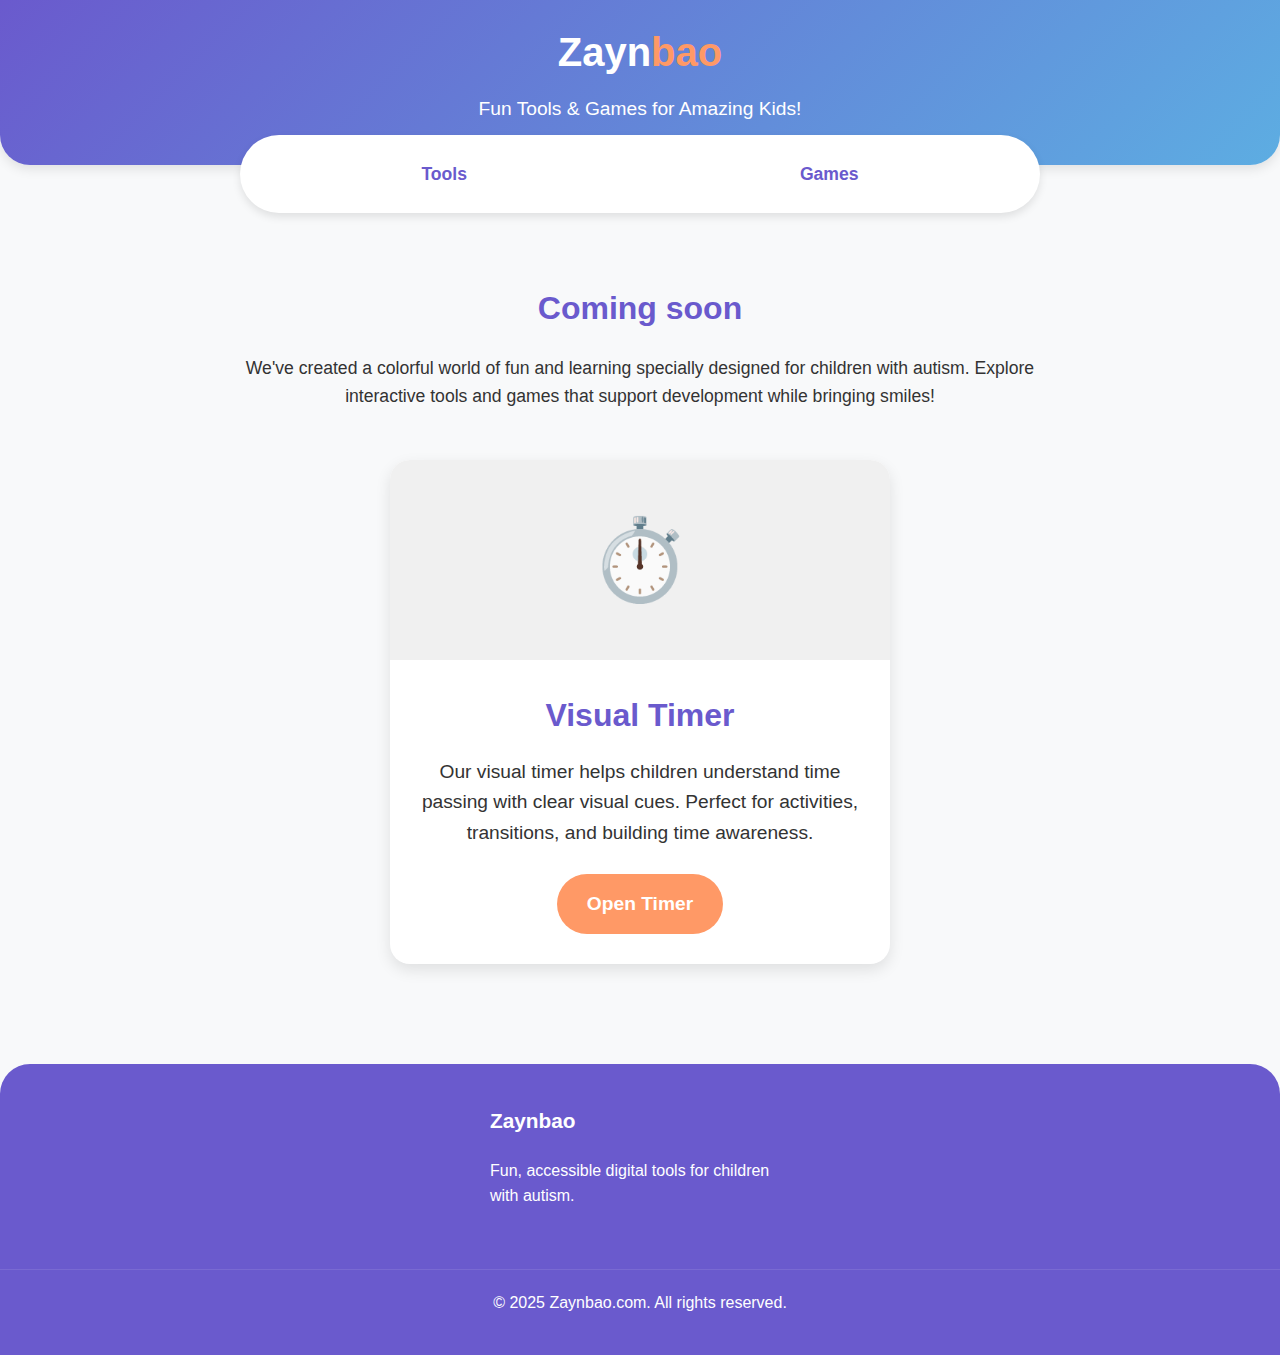
==== index.html @ 3217a8e7 "Add files via upload" ====
<!DOCTYPE html>
<html lang="en">

<head>
    <meta charset="UTF-8">
    <meta name="viewport" content="width=device-width, initial-scale=1.0">
    <title>  Fun Tools & Games for Kids with Autism</title>
    <style>
        :root {
            --primary: #6A5ACD;
            --secondary: #5DADE2;
            --accent: #FF9966;
            --background: #F8F9FA;
            --text: #333333;
            --success: #66CC99;
            --card-bg: #FFFFFF;
        }

        * {
            margin: 0;
            padding: 0;
            box-sizing: border-box;
            font-family: 'Nunito', 'Arial', sans-serif;
        }

        body {
            background-color: var(--background);
            color: var(--text);
            line-height: 1.6;
        }

        header {
            background: linear-gradient(135deg, var(--primary), var(--secondary));
            color: white;
            padding: 20px 0;
            text-align: center;
            border-bottom-left-radius: 30px;
            border-bottom-right-radius: 30px;
            box-shadow: 0 4px 12px rgba(0, 0, 0, 0.1);
        }

        .logo {
            font-size: 2.5rem;
            font-weight: bold;
            margin-bottom: 10px;
        }

        .logo span {
            color: var(--accent);
        }

        .tagline {
            font-size: 1.2rem;
            margin-bottom: 20px;
        }

        nav {
            background-color: var(--card-bg);
            padding: 15px;
            border-radius: 50px;
            margin: 0 auto;
            width: 90%;
            max-width: 800px;
            display: flex;
            justify-content: space-around;
            box-shadow: 0 4px 8px rgba(0, 0, 0, 0.1);
            transform: translateY(-30px);
        }

        nav a {
            color: var(--primary);
            text-decoration: none;
            font-weight: bold;
            font-size: 1.1rem;
            padding: 10px 15px;
            border-radius: 25px;
            transition: all 0.3s ease;
        }

        nav a:hover {
            background-color: var(--primary);
            color: white;
        }

        .container {
            max-width: 1200px;
            margin: 0 auto;
            padding: 0 20px;
        }

        .welcome-section {
            text-align: center;
            margin: 40px 0;
        }

        .welcome-section h2 {
            font-size: 2rem;
            margin-bottom: 20px;
            color: var(--primary);
        }

        .welcome-section p {
            font-size: 1.1rem;
            max-width: 800px;
            margin: 0 auto;
        }

        .tools-section {
            display: flex;
            justify-content: center;
            margin: 50px 0;
        }

        .tool-card {
            background-color: var(--card-bg);
            border-radius: 20px;
            overflow: hidden;
            box-shadow: 0 6px 15px rgba(0, 0, 0, 0.1);
            transition: transform 0.3s ease;
            width: 100%;
            max-width: 500px;
        }

        .tool-card:hover {
            transform: translateY(-10px);
        }

        .tool-image {
            height: 200px;
            background-color: #f0f0f0;
            display: flex;
            align-items: center;
            justify-content: center;
            font-size: 5rem;
            color: var(--primary);
        }

        .tool-content {
            padding: 30px;
            text-align: center;
        }

        .tool-content h3 {
            font-size: 2rem;
            margin-bottom: 15px;
            color: var(--primary);
        }

        .tool-content p {
            margin-bottom: 25px;
            color: var(--text);
            font-size: 1.2rem;
        }

        .btn {
            display: inline-block;
            background-color: var(--accent);
            color: white;
            padding: 15px 30px;
            border-radius: 50px;
            text-decoration: none;
            font-weight: bold;
            font-size: 1.2rem;
            transition: all 0.3s ease;
        }

        .btn:hover {
            background-color: var(--primary);
            transform: scale(1.05);
        }

        footer {
            background-color: var(--primary);
            color: white;
            padding: 40px 0;
            text-align: center;
            border-top-left-radius: 30px;
            border-top-right-radius: 30px;
            margin-top: 100px;
        }

        .footer-content {
            display: flex;
            flex-wrap: wrap;
            justify-content: center;
            max-width: 1200px;
            margin: 0 auto;
            padding: 0 20px;
        }

        .footer-section {
            flex: 1;
            min-width: 250px;
            max-width: 300px;
            margin: 0 20px 30px;
            text-align: left;
        }

        .footer-section h3 {
            margin-bottom: 20px;
            font-size: 1.3rem;
        }

        .copyright {
            margin-top: 30px;
            padding-top: 20px;
            border-top: 1px solid rgba(255, 255, 255, 0.1);
        }

        @media (max-width: 768px) {
            nav {
                flex-direction: column;
                align-items: center;
                gap: 10px;
                border-radius: 20px;
            }

            .logo {
                font-size: 2rem;
            }

            .tool-card {
                width: 90%;
            }
        }
    </style>
</head>

<body>
    <header>
        <div class="logo">Zayn<span>bao</span></div>
        <div class="tagline">Fun Tools & Games for Amazing Kids!</div>
    </header>

    <nav>
        <a href="#tools">Tools</a>
        <a href="#games">Games</a>
    </nav>

    <div class="container">
        <section class="welcome-section">
            <h2>Coming soon</h2>
            <p>We've created a colorful world of fun and learning specially designed for children with autism. Explore
                interactive tools and games that support development while bringing smiles!</p>
        </section>

        <section class="tools-section" id="tools">
            <div class="tool-card">
                <div class="tool-image">⏱️</div>
                <div class="tool-content">
                    <h3>Visual Timer</h3>
                    <p>Our visual timer helps children understand time passing with clear visual cues. Perfect for
                        activities, transitions, and building time awareness.</p>
                    <a href="timer/index.html" class="btn">Open Timer</a>
                </div>
            </div>
        </section>
    </div>

    <footer>
        <div class="footer-content">
            <div class="footer-section">
                <h3>Zaynbao</h3>
                <p>Fun, accessible digital tools for children with autism.</p>
            </div>
        </div>

        <div class="copyright">
            <p>&copy; 2025 Zaynbao.com. All rights reserved.</p>
        </div>
    </footer>
</body>

</html>
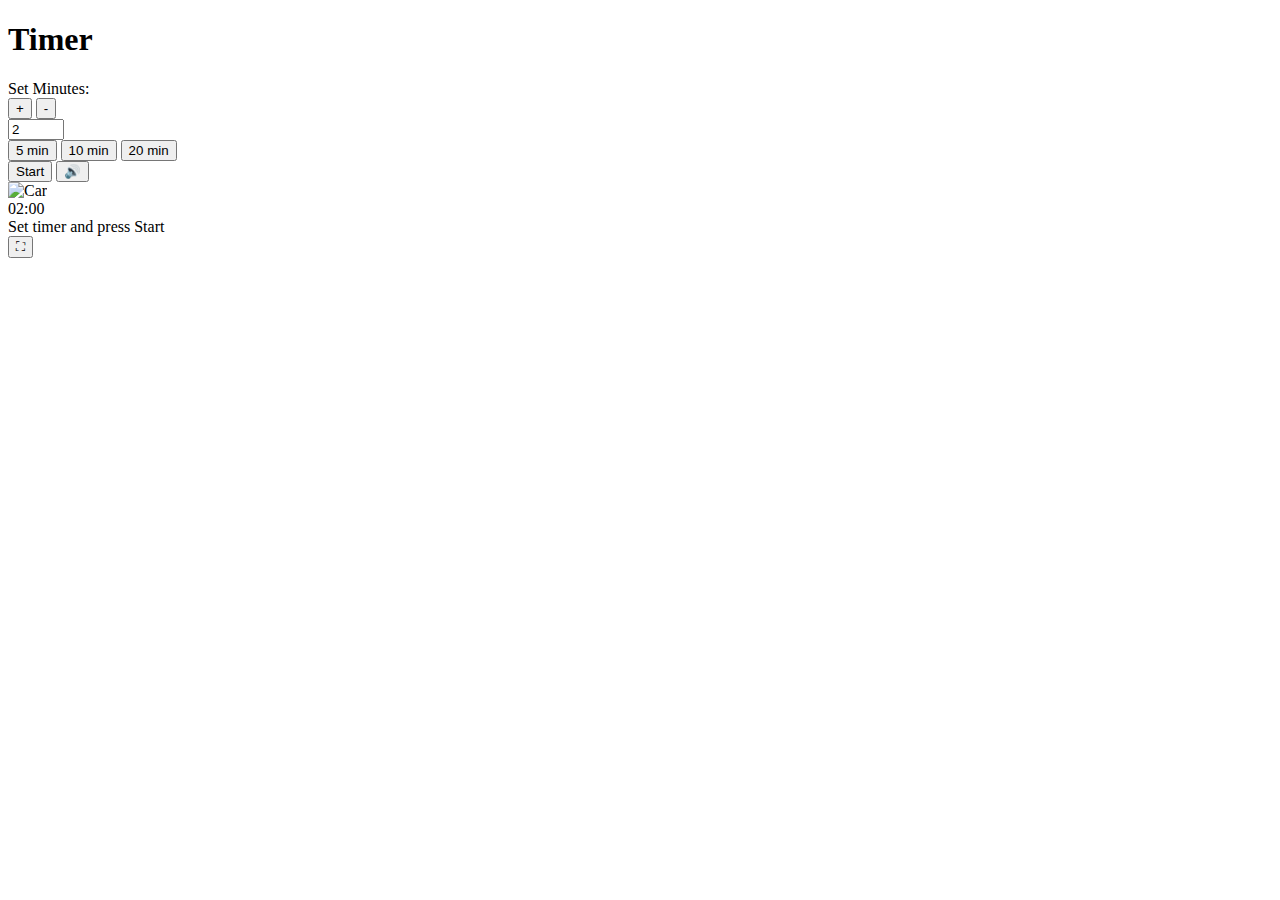
==== commit 36431131: "Update index.html" ====
--- a/index.html
+++ b/index.html
@@ -4,271 +4,73 @@
 <head>
     <meta charset="UTF-8">
     <meta name="viewport" content="width=device-width, initial-scale=1.0">
-    <title>  Fun Tools & Games for Kids with Autism</title>
-    <style>
-        :root {
-            --primary: #6A5ACD;
-            --secondary: #5DADE2;
-            --accent: #FF9966;
-            --background: #F8F9FA;
-            --text: #333333;
-            --success: #66CC99;
-            --card-bg: #FFFFFF;
-        }
-
-        * {
-            margin: 0;
-            padding: 0;
-            box-sizing: border-box;
-            font-family: 'Nunito', 'Arial', sans-serif;
-        }
-
-        body {
-            background-color: var(--background);
-            color: var(--text);
-            line-height: 1.6;
-        }
-
-        header {
-            background: linear-gradient(135deg, var(--primary), var(--secondary));
-            color: white;
-            padding: 20px 0;
-            text-align: center;
-            border-bottom-left-radius: 30px;
-            border-bottom-right-radius: 30px;
-            box-shadow: 0 4px 12px rgba(0, 0, 0, 0.1);
-        }
-
-        .logo {
-            font-size: 2.5rem;
-            font-weight: bold;
-            margin-bottom: 10px;
-        }
-
-        .logo span {
-            color: var(--accent);
-        }
-
-        .tagline {
-            font-size: 1.2rem;
-            margin-bottom: 20px;
-        }
-
-        nav {
-            background-color: var(--card-bg);
-            padding: 15px;
-            border-radius: 50px;
-            margin: 0 auto;
-            width: 90%;
-            max-width: 800px;
-            display: flex;
-            justify-content: space-around;
-            box-shadow: 0 4px 8px rgba(0, 0, 0, 0.1);
-            transform: translateY(-30px);
-        }
-
-        nav a {
-            color: var(--primary);
-            text-decoration: none;
-            font-weight: bold;
-            font-size: 1.1rem;
-            padding: 10px 15px;
-            border-radius: 25px;
-            transition: all 0.3s ease;
-        }
-
-        nav a:hover {
-            background-color: var(--primary);
-            color: white;
-        }
-
-        .container {
-            max-width: 1200px;
-            margin: 0 auto;
-            padding: 0 20px;
-        }
-
-        .welcome-section {
-            text-align: center;
-            margin: 40px 0;
-        }
-
-        .welcome-section h2 {
-            font-size: 2rem;
-            margin-bottom: 20px;
-            color: var(--primary);
-        }
-
-        .welcome-section p {
-            font-size: 1.1rem;
-            max-width: 800px;
-            margin: 0 auto;
-        }
-
-        .tools-section {
-            display: flex;
-            justify-content: center;
-            margin: 50px 0;
-        }
-
-        .tool-card {
-            background-color: var(--card-bg);
-            border-radius: 20px;
-            overflow: hidden;
-            box-shadow: 0 6px 15px rgba(0, 0, 0, 0.1);
-            transition: transform 0.3s ease;
-            width: 100%;
-            max-width: 500px;
-        }
-
-        .tool-card:hover {
-            transform: translateY(-10px);
-        }
-
-        .tool-image {
-            height: 200px;
-            background-color: #f0f0f0;
-            display: flex;
-            align-items: center;
-            justify-content: center;
-            font-size: 5rem;
-            color: var(--primary);
-        }
-
-        .tool-content {
-            padding: 30px;
-            text-align: center;
-        }
-
-        .tool-content h3 {
-            font-size: 2rem;
-            margin-bottom: 15px;
-            color: var(--primary);
-        }
-
-        .tool-content p {
-            margin-bottom: 25px;
-            color: var(--text);
-            font-size: 1.2rem;
-        }
-
-        .btn {
-            display: inline-block;
-            background-color: var(--accent);
-            color: white;
-            padding: 15px 30px;
-            border-radius: 50px;
-            text-decoration: none;
-            font-weight: bold;
-            font-size: 1.2rem;
-            transition: all 0.3s ease;
-        }
-
-        .btn:hover {
-            background-color: var(--primary);
-            transform: scale(1.05);
-        }
-
-        footer {
-            background-color: var(--primary);
-            color: white;
-            padding: 40px 0;
-            text-align: center;
-            border-top-left-radius: 30px;
-            border-top-right-radius: 30px;
-            margin-top: 100px;
-        }
-
-        .footer-content {
-            display: flex;
-            flex-wrap: wrap;
-            justify-content: center;
-            max-width: 1200px;
-            margin: 0 auto;
-            padding: 0 20px;
-        }
-
-        .footer-section {
-            flex: 1;
-            min-width: 250px;
-            max-width: 300px;
-            margin: 0 20px 30px;
-            text-align: left;
-        }
-
-        .footer-section h3 {
-            margin-bottom: 20px;
-            font-size: 1.3rem;
-        }
-
-        .copyright {
-            margin-top: 30px;
-            padding-top: 20px;
-            border-top: 1px solid rgba(255, 255, 255, 0.1);
-        }
-
-        @media (max-width: 768px) {
-            nav {
-                flex-direction: column;
-                align-items: center;
-                gap: 10px;
-                border-radius: 20px;
-            }
-
-            .logo {
-                font-size: 2rem;
-            }
-
-            .tool-card {
-                width: 90%;
-            }
-        }
-    </style>
+    <title>Timer</title>
+    <link rel="stylesheet" href="styles.css">
 </head>
 
 <body>
-    <header>
-        <div class="logo">Zayn<span>bao</span></div>
-        <div class="tagline">Fun Tools & Games for Amazing Kids!</div>
-    </header>
+    <div class="container">
+        <!-- Navbar-style timer controls -->
+        <div class="timer-navbar">
+            <h1 class="timer-title">Timer</h1>
+            <div class="controls">
+                <div class="time-input-container">
+                    <label for="minutes">Set Minutes:</label>
+                    <div class="time-input-group">
+                        <div class="minute-controls">
+                            <button id="increase-btn" class="time-btn" aria-label="Increase minutes">+</button>
+                            <button id="decrease-btn" class="time-btn" aria-label="Decrease minutes">-</button>
+                        </div>
+                        <input type="number" id="minutes" min="1" max="60" value="2" aria-label="Set timer minutes">
+                    </div>
+                </div>
 
-    <nav>
-        <a href="#tools">Tools</a>
-        <a href="#games">Games</a>
-    </nav>
+                <div class="quick-set-buttons">
+                    <button class="quick-set-btn" data-minutes="5">5 min</button>
+                    <button class="quick-set-btn" data-minutes="10">10 min</button>
+                    <button class="quick-set-btn" data-minutes="20">20 min</button>
+                </div>
 
-    <div class="container">
-        <section class="welcome-section">
-            <h2>Coming soon</h2>
-            <p>We've created a colorful world of fun and learning specially designed for children with autism. Explore
-                interactive tools and games that support development while bringing smiles!</p>
-        </section>
-
-        <section class="tools-section" id="tools">
-            <div class="tool-card">
-                <div class="tool-image">⏱️</div>
-                <div class="tool-content">
-                    <h3>Visual Timer</h3>
-                    <p>Our visual timer helps children understand time passing with clear visual cues. Perfect for
-                        activities, transitions, and building time awareness.</p>
-                    <a href="timer/index.html" class="btn">Open Timer</a>
+                <div class="button-wrapper">
+                    <button id="start-btn" class="button start-btn" aria-label="Start timer">Start</button>
+                    <button id="stop-btn" class="button stop-btn" style="display: none;"
+                        aria-label="Stop timer">Stop</button>
+                    <button id="reset-btn" class="button reset-btn" style="display: none;"
+                        aria-label="Reset timer">Reset</button>
+                    <button id="sound-btn" class="button sound-btn" aria-label="Toggle sound">🔊</button>
                 </div>
-            </div>
-        </section>
-    </div>
-
-    <footer>
-        <div class="footer-content">
-            <div class="footer-section">
-                <h3>Zaynbao</h3>
-                <p>Fun, accessible digital tools for children with autism.</p>
             </div>
         </div>
 
-        <div class="copyright">
-            <p>&copy; 2025 Zaynbao.com. All rights reserved.</p>
+        <!-- Main timer display area -->
+        <div class="main-content">
+            <div class="timer-container">
+                <div id="loading-indicator" class="loading-indicator">
+                    <div class="loading-spinner"></div>
+                </div>
+
+                <div class="car-container">
+                    <img src="https://i5.walmartimages.com/seo/Disney-Pixar-Cars-Track-Talkers-Lightning-McQueen-Talking-Toy-Car-5-5-inch-Collectible-Play-Vehicle_39dc9e8e-46db-4c94-901b-169561d879a6.96d0b1baad1d973200ac2517b9d4411f.jpeg?odnHeight=768&odnWidth=768&odnBg=FFFFFF"
+                        alt="Car" class="car-image" id="car-image">
+                </div>
+
+                <div class="reveal-circle" id="reveal-circle"></div>
+
+                <div class="timer-display" id="timer-display" aria-live="polite">02:00</div>
+            </div>
+
+            <div class="message" id="message" aria-live="polite">Set timer and press Start</div>
         </div>
-    </footer>
+
+        <div class="confetti-container" id="confetti-container"></div>
+
+        <button id="fullscreen-btn" class="button fullscreen-btn" aria-label="Toggle fullscreen">⛶</button>
+
+        <!-- Screen keeper element -->
+        <div id="screen-keeper" class="screen-keeper"></div>
+    </div>
+
+    <script src="timer.js"></script>
 </body>
 
-</html>+</html>
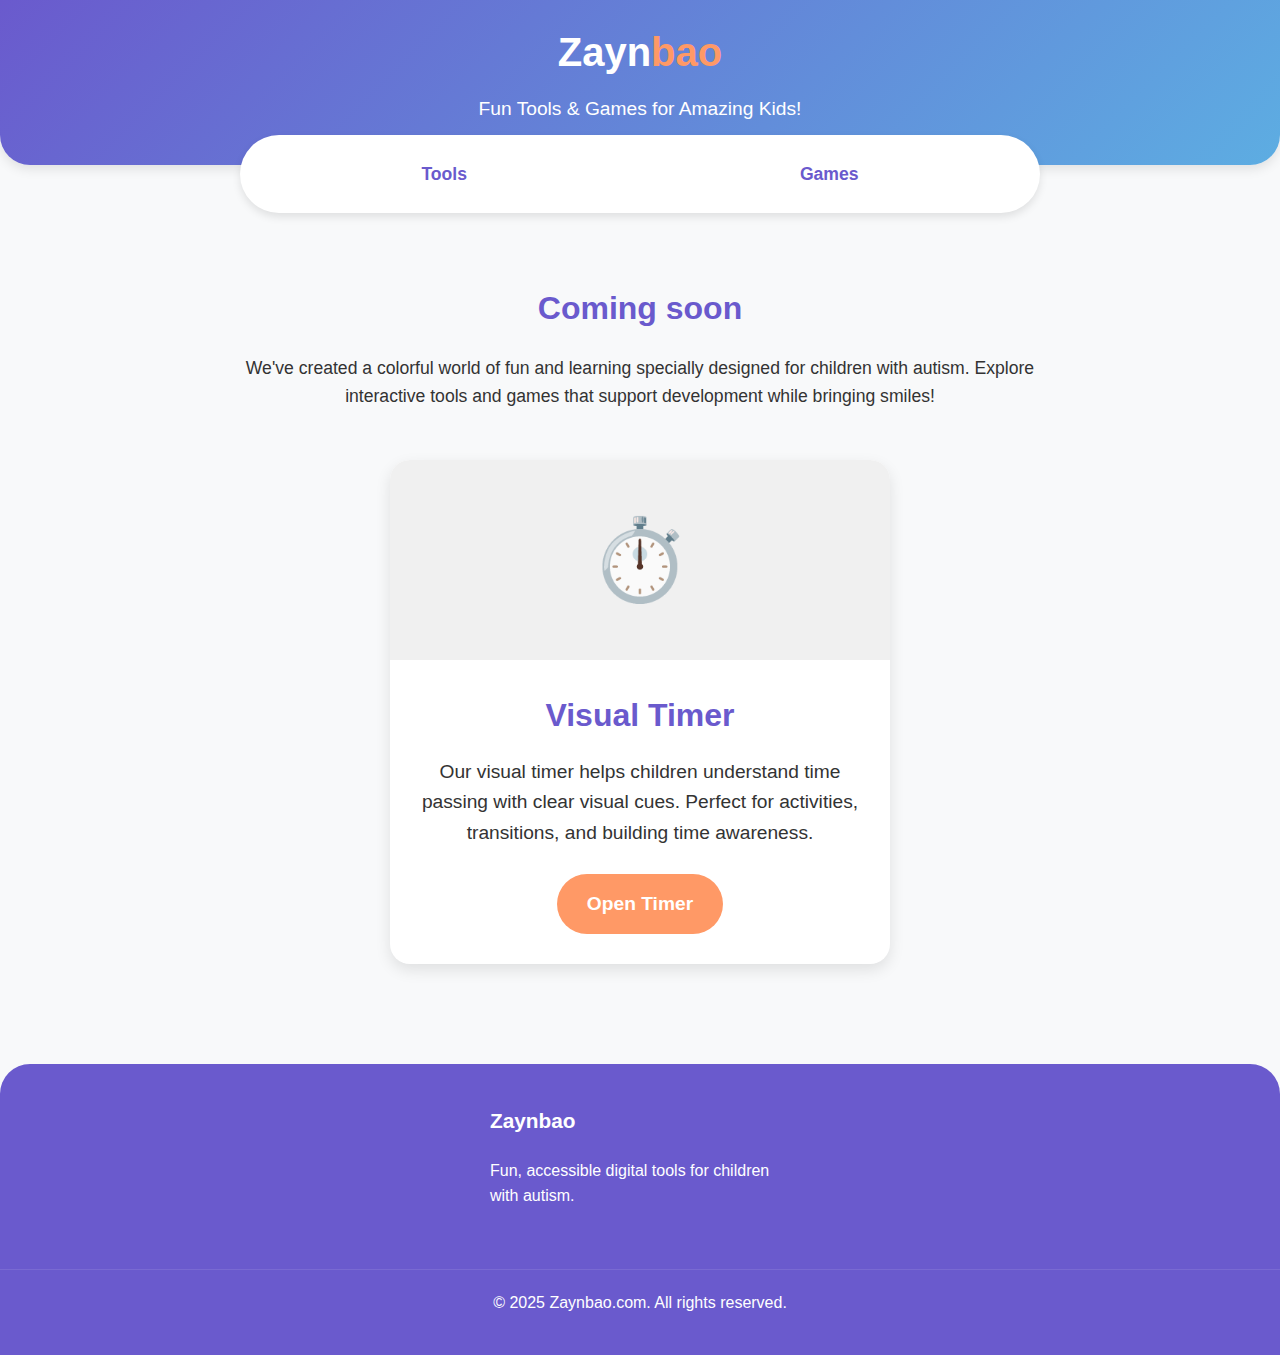
==== commit ed4b3e15: "Update index.html" ====
--- a/index.html
+++ b/index.html
@@ -4,73 +4,271 @@
 <head>
     <meta charset="UTF-8">
     <meta name="viewport" content="width=device-width, initial-scale=1.0">
-    <title>Timer</title>
-    <link rel="stylesheet" href="styles.css">
+    <title>Fun Tools & Games for Kids with Autism</title>
+    <style>
+        :root {
+            --primary: #6A5ACD;
+            --secondary: #5DADE2;
+            --accent: #FF9966;
+            --background: #F8F9FA;
+            --text: #333333;
+            --success: #66CC99;
+            --card-bg: #FFFFFF;
+        }
+
+        * {
+            margin: 0;
+            padding: 0;
+            box-sizing: border-box;
+            font-family: 'Nunito', 'Arial', sans-serif;
+        }
+
+        body {
+            background-color: var(--background);
+            color: var(--text);
+            line-height: 1.6;
+        }
+
+        header {
+            background: linear-gradient(135deg, var(--primary), var(--secondary));
+            color: white;
+            padding: 20px 0;
+            text-align: center;
+            border-bottom-left-radius: 30px;
+            border-bottom-right-radius: 30px;
+            box-shadow: 0 4px 12px rgba(0, 0, 0, 0.1);
+        }
+
+        .logo {
+            font-size: 2.5rem;
+            font-weight: bold;
+            margin-bottom: 10px;
+        }
+
+        .logo span {
+            color: var(--accent);
+        }
+
+        .tagline {
+            font-size: 1.2rem;
+            margin-bottom: 20px;
+        }
+
+        nav {
+            background-color: var(--card-bg);
+            padding: 15px;
+            border-radius: 50px;
+            margin: 0 auto;
+            width: 90%;
+            max-width: 800px;
+            display: flex;
+            justify-content: space-around;
+            box-shadow: 0 4px 8px rgba(0, 0, 0, 0.1);
+            transform: translateY(-30px);
+        }
+
+        nav a {
+            color: var(--primary);
+            text-decoration: none;
+            font-weight: bold;
+            font-size: 1.1rem;
+            padding: 10px 15px;
+            border-radius: 25px;
+            transition: all 0.3s ease;
+        }
+
+        nav a:hover {
+            background-color: var(--primary);
+            color: white;
+        }
+
+        .container {
+            max-width: 1200px;
+            margin: 0 auto;
+            padding: 0 20px;
+        }
+
+        .welcome-section {
+            text-align: center;
+            margin: 40px 0;
+        }
+
+        .welcome-section h2 {
+            font-size: 2rem;
+            margin-bottom: 20px;
+            color: var(--primary);
+        }
+
+        .welcome-section p {
+            font-size: 1.1rem;
+            max-width: 800px;
+            margin: 0 auto;
+        }
+
+        .tools-section {
+            display: flex;
+            justify-content: center;
+            margin: 50px 0;
+        }
+
+        .tool-card {
+            background-color: var(--card-bg);
+            border-radius: 20px;
+            overflow: hidden;
+            box-shadow: 0 6px 15px rgba(0, 0, 0, 0.1);
+            transition: transform 0.3s ease;
+            width: 100%;
+            max-width: 500px;
+        }
+
+        .tool-card:hover {
+            transform: translateY(-10px);
+        }
+
+        .tool-image {
+            height: 200px;
+            background-color: #f0f0f0;
+            display: flex;
+            align-items: center;
+            justify-content: center;
+            font-size: 5rem;
+            color: var(--primary);
+        }
+
+        .tool-content {
+            padding: 30px;
+            text-align: center;
+        }
+
+        .tool-content h3 {
+            font-size: 2rem;
+            margin-bottom: 15px;
+            color: var(--primary);
+        }
+
+        .tool-content p {
+            margin-bottom: 25px;
+            color: var(--text);
+            font-size: 1.2rem;
+        }
+
+        .btn {
+            display: inline-block;
+            background-color: var(--accent);
+            color: white;
+            padding: 15px 30px;
+            border-radius: 50px;
+            text-decoration: none;
+            font-weight: bold;
+            font-size: 1.2rem;
+            transition: all 0.3s ease;
+        }
+
+        .btn:hover {
+            background-color: var(--primary);
+            transform: scale(1.05);
+        }
+
+        footer {
+            background-color: var(--primary);
+            color: white;
+            padding: 40px 0;
+            text-align: center;
+            border-top-left-radius: 30px;
+            border-top-right-radius: 30px;
+            margin-top: 100px;
+        }
+
+        .footer-content {
+            display: flex;
+            flex-wrap: wrap;
+            justify-content: center;
+            max-width: 1200px;
+            margin: 0 auto;
+            padding: 0 20px;
+        }
+
+        .footer-section {
+            flex: 1;
+            min-width: 250px;
+            max-width: 300px;
+            margin: 0 20px 30px;
+            text-align: left;
+        }
+
+        .footer-section h3 {
+            margin-bottom: 20px;
+            font-size: 1.3rem;
+        }
+
+        .copyright {
+            margin-top: 30px;
+            padding-top: 20px;
+            border-top: 1px solid rgba(255, 255, 255, 0.1);
+        }
+
+        @media (max-width: 768px) {
+            nav {
+                flex-direction: column;
+                align-items: center;
+                gap: 10px;
+                border-radius: 20px;
+            }
+
+            .logo {
+                font-size: 2rem;
+            }
+
+            .tool-card {
+                width: 90%;
+            }
+        }
+    </style>
 </head>
 
 <body>
+    <header>
+        <div class="logo">Zayn<span>bao</span></div>
+        <div class="tagline">Fun Tools & Games for Amazing Kids!</div>
+    </header>
+
+    <nav>
+        <a href="#tools">Tools</a>
+        <a href="#games">Games</a>
+    </nav>
+
     <div class="container">
-        <!-- Navbar-style timer controls -->
-        <div class="timer-navbar">
-            <h1 class="timer-title">Timer</h1>
-            <div class="controls">
-                <div class="time-input-container">
-                    <label for="minutes">Set Minutes:</label>
-                    <div class="time-input-group">
-                        <div class="minute-controls">
-                            <button id="increase-btn" class="time-btn" aria-label="Increase minutes">+</button>
-                            <button id="decrease-btn" class="time-btn" aria-label="Decrease minutes">-</button>
-                        </div>
-                        <input type="number" id="minutes" min="1" max="60" value="2" aria-label="Set timer minutes">
-                    </div>
-                </div>
-
-                <div class="quick-set-buttons">
-                    <button class="quick-set-btn" data-minutes="5">5 min</button>
-                    <button class="quick-set-btn" data-minutes="10">10 min</button>
-                    <button class="quick-set-btn" data-minutes="20">20 min</button>
-                </div>
-
-                <div class="button-wrapper">
-                    <button id="start-btn" class="button start-btn" aria-label="Start timer">Start</button>
-                    <button id="stop-btn" class="button stop-btn" style="display: none;"
-                        aria-label="Stop timer">Stop</button>
-                    <button id="reset-btn" class="button reset-btn" style="display: none;"
-                        aria-label="Reset timer">Reset</button>
-                    <button id="sound-btn" class="button sound-btn" aria-label="Toggle sound">🔊</button>
+        <section class="welcome-section">
+            <h2>Coming soon</h2>
+            <p>We've created a colorful world of fun and learning specially designed for children with autism. Explore
+                interactive tools and games that support development while bringing smiles!</p>
+        </section>
+
+        <section class="tools-section" id="tools">
+            <div class="tool-card">
+                <div class="tool-image">⏱️</div>
+                <div class="tool-content">
+                    <h3>Visual Timer</h3>
+                    <p>Our visual timer helps children understand time passing with clear visual cues. Perfect for
+                        activities, transitions, and building time awareness.</p>
+                    <a href="timer/index.html" class="btn">Open Timer</a>
                 </div>
             </div>
+        </section>
+    </div>
+
+    <footer>
+        <div class="footer-content">
+            <div class="footer-section">
+                <h3>Zaynbao</h3>
+                <p>Fun, accessible digital tools for children with autism.</p>
+            </div>
         </div>
 
-        <!-- Main timer display area -->
-        <div class="main-content">
-            <div class="timer-container">
-                <div id="loading-indicator" class="loading-indicator">
-                    <div class="loading-spinner"></div>
-                </div>
-
-                <div class="car-container">
-                    <img src="https://i5.walmartimages.com/seo/Disney-Pixar-Cars-Track-Talkers-Lightning-McQueen-Talking-Toy-Car-5-5-inch-Collectible-Play-Vehicle_39dc9e8e-46db-4c94-901b-169561d879a6.96d0b1baad1d973200ac2517b9d4411f.jpeg?odnHeight=768&odnWidth=768&odnBg=FFFFFF"
-                        alt="Car" class="car-image" id="car-image">
-                </div>
-
-                <div class="reveal-circle" id="reveal-circle"></div>
-
-                <div class="timer-display" id="timer-display" aria-live="polite">02:00</div>
-            </div>
-
-            <div class="message" id="message" aria-live="polite">Set timer and press Start</div>
+        <div class="copyright">
+            <p>&copy; 2025 Zaynbao.com. All rights reserved.</p>
         </div>
-
-        <div class="confetti-container" id="confetti-container"></div>
-
-        <button id="fullscreen-btn" class="button fullscreen-btn" aria-label="Toggle fullscreen">⛶</button>
-
-        <!-- Screen keeper element -->
-        <div id="screen-keeper" class="screen-keeper"></div>
-    </div>
-
-    <script src="timer.js"></script>
+    </footer>
 </body>
 
 </html>
